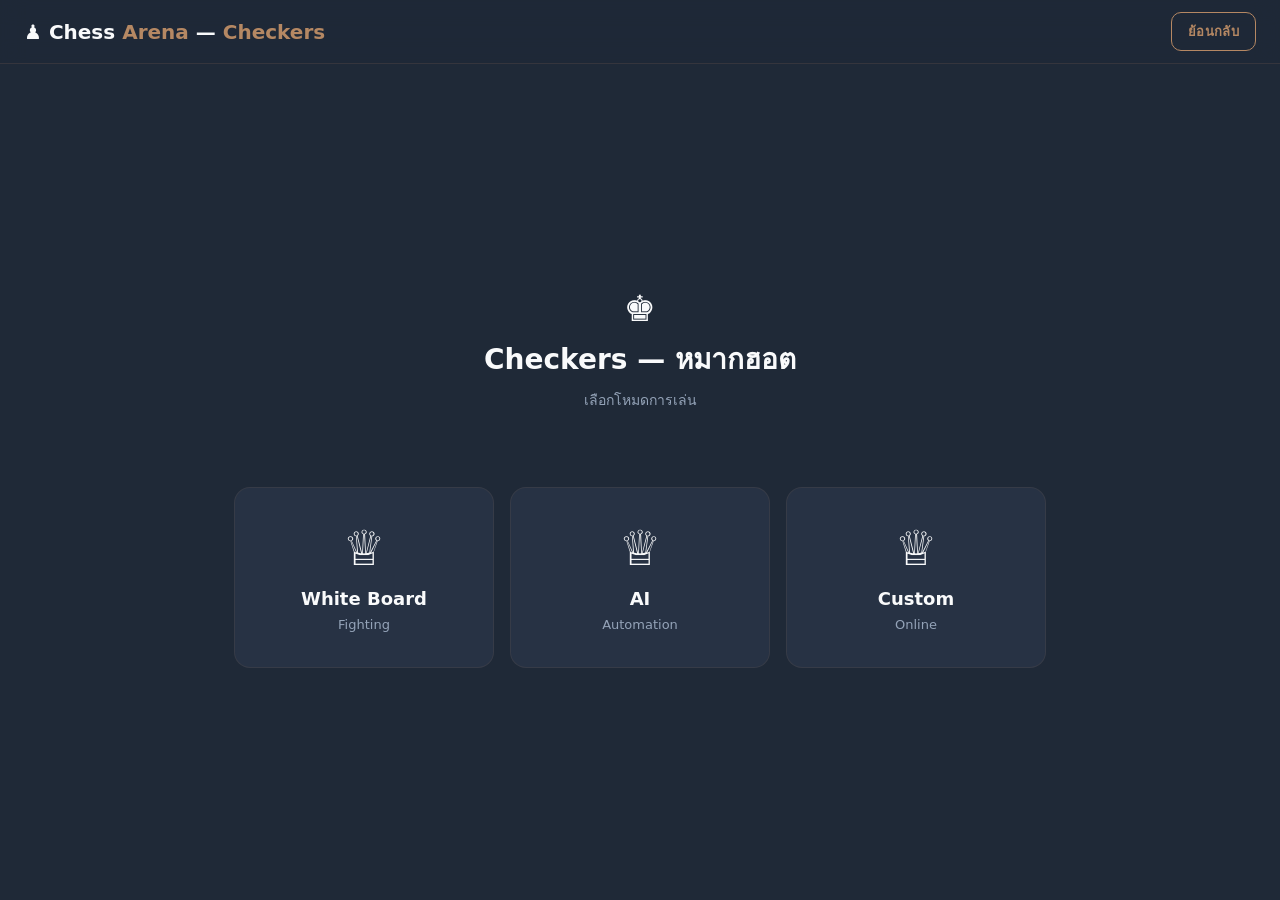
==== checkers.html @ f35abdf1 "first commit" ====
<!DOCTYPE html>
<html lang="th">
<head>
<meta charset="UTF-8">
<meta name="viewport" content="width=device-width, initial-scale=1.0">
<title>♟ Chess Arena — Checkers</title>
<style>
/* ---- shared tokens from chess.css ---- */
:root {
  --bg:#1F2937;--primary:#B58863;--primary-hover:#9A744F;
  --accent:#22C55E;--text:#F9FAFB;--muted:#94A3B8;
  --card:#273244;--danger:#ffffff;
  --board-light:#EEEED2;--board-dark:#769656;
}
*{box-sizing:border-box;margin:0;padding:0}
body{font-family:'Segoe UI',system-ui,sans-serif;background:var(--bg);color:var(--text);min-height:100vh;display:flex;align-items:center;justify-content:center}

/* ---- pages ---- */
.page{display:none;width:100%;min-height:100vh}
.page.active{display:flex;align-items:center;justify-content:center;flex-direction:column}

/* ---- topbar ---- */
.topbar{position:fixed;top:0;left:0;right:0;background:rgba(31,41,55,.95);backdrop-filter:blur(12px);border-bottom:1px solid rgba(181,136,99,.15);padding:12px 24px;display:flex;align-items:center;justify-content:space-between;z-index:100}
.topbar-logo{font-size:20px;font-weight:800}
.topbar-logo span{color:var(--primary)}

/* ---- buttons ---- */
.btn{padding:14px 20px;background:var(--primary);color:#fff;border:none;border-radius:10px;font-size:15px;font-weight:700;cursor:pointer;transition:background .2s,transform .1s,box-shadow .2s;letter-spacing:.3px;width:100%}
.btn:hover{background:var(--primary-hover);box-shadow:0 4px 20px rgba(181,136,99,.4)}
.btn:active{transform:scale(.99)}
.btn:disabled{opacity:.5;cursor:not-allowed}
.btn-outline{background:transparent;border:1.5px solid var(--primary);color:var(--primary)}
.btn-outline:hover{background:rgba(181,136,99,.1);box-shadow:none}
.btn-sm{width:auto;padding:8px 16px;font-size:13px}

/* ---- mode grid ---- */
.mode-grid{display:grid;grid-template-columns:1fr 1fr 1fr;gap:16px;width:100%;max-width:860px;padding:24px}
.mode-card{background:var(--card);border-radius:16px;padding:32px 20px;cursor:pointer;border:1.5px solid rgba(181,136,99,.1);transition:all .2s;text-align:center}
.mode-card:hover{border-color:var(--primary);transform:translateY(-2px);box-shadow:0 12px 40px rgba(0,0,0,.3)}
.mode-card-icon{font-size:48px;margin-bottom:12px;display:block}
.mode-card-title{font-size:18px;font-weight:800;margin-bottom:6px}
.mode-card-desc{font-size:13px;color:var(--muted);line-height:1.5}

/* ---- hint cards ---- */
.hint-grid{display:grid;grid-template-columns:1fr 1fr;gap:16px;width:100%;max-width:700px;padding:24px}
.hint-card{background:var(--card);border-radius:16px;padding:32px 20px;cursor:pointer;border:1.5px solid rgba(181,136,99,.1);transition:all .2s;text-align:center}
.hint-card:hover{border-color:var(--primary);transform:translateY(-2px);box-shadow:0 12px 40px rgba(0,0,0,.3)}
.hint-card-title{font-size:18px;font-weight:800;margin-bottom:8px}
.hint-card-desc{font-size:13px;color:var(--muted);line-height:1.6}

/* ---- game layout ---- */
.board-page{flex-direction:column;justify-content:flex-start!important;padding-top:70px;padding-bottom:20px;min-height:100vh}
.game-layout{display:flex;gap:24px;align-items:flex-start;width:100%;max-width:1000px;padding:20px}
.board-wrap{flex-shrink:0;width:min(calc(100vw - 340px),640px)}
#checkerboard{display:grid;grid-template-columns:repeat(8,1fr);grid-template-rows:repeat(8,1fr);width:100%;aspect-ratio:1/1;border-radius:12px;overflow:hidden;box-shadow:0 30px 60px rgba(0,0,0,.35)}

.menu-card-checkers {
    background: linear-gradient(135deg, var(--card) 60%, rgba(239,68,68,0.10));
    border-color: rgba(239,68,68,0.25) !important;
  }
  .menu-card-checkers:hover {
    border-color: #ffffff !important;
    box-shadow: 0 12px 40px rgba(239,68,68,0.2);
  }
  .checkers-badge {
    position: absolute;
    top: 12px;
    right: 12px;
    background: rgba(239,68,68,0.18);
    color: #ffffff;
    font-size: 10px;
    font-weight: 800;
    padding: 3px 8px;
    border-radius: 20px;
    letter-spacing: .5px;
  }

/* ---- squares ---- */
.sq{width:100%;height:100%;aspect-ratio:1/1;display:flex;align-items:center;justify-content:center;cursor:pointer;position:relative;user-select:none}
.sq.light{background:var(--board-light)}
.sq.dark{background:var(--board-dark)}
.sq.selected{background:#f6f669!important}
.sq.valid-move{background:rgba(81, 255, 241, 0.587)!important}
.sq.last-move{background:rgba(254,248,121,.7)!important}

/* ---- pieces ---- */
.piece{width:78%;height:78%;border-radius:50%;display:flex;align-items:center;justify-content:center;font-size:22px;font-weight:900;box-shadow:0 3px 8px rgba(0,0,0,.5);position:relative;transition:transform .12s}
.piece.white-piece{background:radial-gradient(circle at 35% 35%,#fff 0%,#d4d4d4 70%,#aaa 100%);color:#555;border:2px solid #bbb}
.piece.black-piece{background:radial-gradient(circle at 35% 35%,#6b6b6b 0%,#2d2d2d 70%,#111 100%);color:#eee;border:2px solid #555}
.piece.king::after{content:'♛';position:absolute;font-size:14px;top:50%;left:50%;transform:translate(-50%,-54%);pointer-events:none}
.piece.white-piece.king::after{color:#B58863}
.piece.black-piece.king::after{color:#F59E0B}

/* ---- sidebar ---- */
.sidebar{flex:1;min-width:240px;max-width:300px;background:#312E2B;border-radius:16px;padding:16px;display:flex;flex-direction:column;gap:12px}
.info-card{background:var(--card);border-radius:12px;padding:14px;border:1px solid rgba(181,136,99,.1)}
.info-card h4{font-size:11px;text-transform:uppercase;color:var(--muted);letter-spacing:.5px;margin-bottom:10px;font-weight:700}
.status-bar{text-align:center;padding:8px 12px;border-radius:8px;font-size:13px;font-weight:700;background:rgba(181,136,99,.1);color:var(--primary)}
.player-row{display:flex;align-items:center;gap:10px;padding:8px;border-radius:8px;margin-bottom:6px}
.player-row.active{background:rgba(34,197,94,.1);border:1px solid rgba(34,197,94,.3)}
.avatar{width:32px;height:32px;border-radius:50%;display:flex;align-items:center;justify-content:center;font-weight:800;font-size:14px;background:var(--primary)}
.player-row-name{font-size:13px;font-weight:700}
.player-row-rating{font-size:11px;color:var(--muted)}
.captured-row{display:flex;flex-wrap:wrap;gap:4px;min-height:24px;font-size:15px}
.bot-think{display:none;align-items:center;gap:8px;font-size:13px;color:var(--muted);padding:8px}
.bot-think.active{display:flex}
.think-dots span{animation:dot-pulse 1.4s infinite both;display:inline-block}
.think-dots span:nth-child(2){animation-delay:.2s}
.think-dots span:nth-child(3){animation-delay:.4s}
@keyframes dot-pulse{0%,80%,100%{transform:scale(.8);opacity:.5}40%{transform:scale(1.2);opacity:1}}

/* ---- modal ---- */
.modal-overlay{position:fixed;inset:0;background:rgba(0,0,0,.75);align-items:center;justify-content:center;z-index:200;display:none}
.modal-overlay.active{display:flex}
.modal{background:var(--card);border-radius:16px;padding:32px;text-align:center;border:1px solid rgba(181,136,99,.3);box-shadow:0 25px 60px rgba(0,0,0,.6);max-width:420px;width:90%}
.modal h3{font-size:22px;margin-bottom:8px}
.modal p{color:var(--muted);font-size:14px;margin-bottom:24px}
.modal-btns{display:flex;gap:10px;justify-content:center;flex-wrap:wrap}
.modal-btns .btn{width:auto;min-width:120px}

/* ---- chat ---- */
.chat-card{display:flex;flex-direction:column;min-height:220px}
.chat-messages{flex:1;overflow-y:auto;min-height:140px;max-height:220px;padding:4px 0;margin-bottom:10px;scrollbar-width:thin}
.chat-messages::-webkit-scrollbar{width:4px}
.chat-messages::-webkit-scrollbar-thumb{background:rgba(255,255,255,.15);border-radius:2px}
.chat-msg{padding:5px 8px;border-radius:8px;margin-bottom:6px;font-size:13px;line-height:1.4;word-break:break-word}
.chat-msg.me{background:rgba(181,136,99,.18);text-align:right}
.chat-msg.them{background:rgba(255,255,255,.06)}
.chat-msg.system{background:transparent;color:var(--muted);font-size:11px;text-align:center;font-style:italic}
.chat-msg-name{font-size:10px;font-weight:700;color:var(--primary);margin-bottom:2px}
.chat-input-row{display:flex;gap:6px;align-items:center}
.chat-input-row input{flex:1;margin-bottom:0;padding:9px 12px;font-size:13px;background:rgba(255,255,255,.07);border:1.5px solid rgba(255,255,255,.1);border-radius:10px;color:var(--text);outline:none}
.chat-input-row input:focus{border-color:var(--primary)}
.chat-send-btn{padding:9px 14px;background:var(--primary);color:#fff;border:none;border-radius:8px;font-size:13px;font-weight:700;cursor:pointer;white-space:nowrap}
.chat-send-btn:hover{background:var(--primary-hover)}
#room-number-display{font-size:13px;font-weight:800;color:var(--primary);background:rgba(181,136,99,.13);padding:4px 12px;border-radius:8px;border:1px solid rgba(181,136,99,.25);letter-spacing:3px;display:none}

/* waiting overlay */
#waiting-overlay{position:fixed;inset:0;background:rgba(0,0,0,.75);z-index:9000;align-items:center;justify-content:center;display:none}
#waiting-overlay.active{display:flex}
.waiting-box{background:var(--card);border-radius:20px;padding:40px 48px;text-align:center;border:1px solid rgba(181,136,99,.2);box-shadow:0 30px 80px rgba(0,0,0,.6)}
.room-code-display{font-size:56px;font-weight:900;letter-spacing:10px;color:var(--primary);margin:16px 0;text-shadow:0 0 30px rgba(181,136,99,.4)}
.copy-btn{background:rgba(181,136,99,.15);border:1px solid rgba(181,136,99,.3);color:var(--primary);padding:8px 20px;border-radius:8px;font-size:13px;font-weight:700;cursor:pointer;margin-top:8px;transition:background .2s}
.copy-btn:hover{background:rgba(181,136,99,.25)}

input{width:100%;background:rgba(255,255,255,.07);border:1.5px solid rgba(255,255,255,.1);border-radius:10px;color:var(--text);font-size:15px;padding:14px 16px;outline:none;transition:border-color .2s;margin-bottom:16px}
input:focus{border-color:var(--primary)}
input::placeholder{color:var(--muted)}
.error-msg{color:var(--danger);font-size:13px;display:none;margin-bottom:8px}

@media(max-width:760px){
  .game-layout{flex-direction:column;align-items:center}
  .board-wrap{width:min(94vw,500px)}
  .sidebar{width:min(94vw,500px);max-width:none}
  .mode-grid{grid-template-columns:1fr}
}
</style>
</head>
<body>

<!-- ===== PAGE: MODE SELECT ===== -->
<div class="page active" id="page-checkers-menu">
  <div class="topbar">
    <div class="topbar-logo">♟ Chess <span>Arena</span> — <span>Checkers</span></div>
    <button class="btn btn-outline btn-sm" onclick="goBackToChess()">ย้อนกลับ</button>
  </div>
  <div style="padding-top:80px;text-align:center;padding-bottom:20px">
    <div style="font-size:36px;margin-bottom:8px">♚</div>
    <div style="font-size:28px;font-weight:800;margin-bottom:8px">Checkers — หมากฮอต</div>
    <div style="color:var(--muted);font-size:14px;margin-bottom:32px">เลือกโหมดการเล่น</div>
  </div>
  <div class="mode-grid">
    <div class="mode-card" onclick="startCheckersWhiteboard()">
      <span class="mode-card-icon">♕</span>
      <div class="mode-card-title">White Board</div>
      <div class="mode-card-desc">Fighting</div>
    </div>
    <div class="mode-card" onclick="startCheckersAI()">
      <span class="mode-card-icon">♕</span>
      <div class="mode-card-title">AI</div>
      <div class="mode-card-desc">Automation</div>
    </div>
    <div class="mode-card" onclick="showCheckersCustomMenu()">
      <span class="mode-card-icon">♕</span>
      <div class="mode-card-title">Custom</div>
      <div class="mode-card-desc">Online</div>
    </div>
  </div>
</div>

<!-- ===== PAGE: CUSTOM MENU ===== -->
<div class="page" id="page-checkers-custom">
  <div class="topbar">
    <div class="topbar-logo">♟ <span>Checkers</span></div>
    <button class="btn btn-outline btn-sm" onclick="showPage('page-checkers-menu')">ย้อนกลับ</button>
  </div>
  <div style="padding-top:80px;text-align:center;padding-bottom:24px">
    <div style="font-size:28px;font-weight:800;margin-bottom:8px">Custom Game</div>
    <div style="color:var(--muted);font-size:14px;margin-bottom:36px">เล่นกับเพื่อนออนไลน์ พร้อมแชทแบบ Realtime</div>
  </div>
  <div class="hint-grid" style="max-width:560px">
    <div class="hint-card" onclick="checkersCustomBuild()">
      <div class="hint-card-title">Build</div>
      <div class="hint-card-desc">สร้างห้องใหม่ รับรหัสห้อง<br>แล้วแชร์ให้เพื่อน</div>
    </div>
    <div class="hint-card" onclick="showCheckersJoinPanel()">
      <div class="hint-card-title">Join</div>
      <div class="hint-card-desc">ใส่รหัสห้องของเพื่อน<br>เพื่อเข้าร่วมเกม</div>
    </div>
  </div>
  <div id="checkers-join-panel" style="display:none;margin-top:24px;width:100%;max-width:400px;padding:0 24px">
    <div class="info-card" style="border-radius:16px;padding:24px">
      <h4 style="margin-bottom:16px;text-align:center;font-size:16px;color:var(--text)">ใส่รหัสห้อง</h4>
      <input type="text" id="checkers-join-input" placeholder="X X X X" maxlength="4"
        style="text-align:center;font-size:28px;font-weight:800;letter-spacing:8px"
        oninput="this.value=this.value.replace(/[^0-9]/g,'')">
      <div id="checkers-join-error" class="error-msg">ไม่พบห้องนี้ หรือห้องเต็มแล้ว</div>
      <button class="btn" onclick="checkersJoinRoom()">เข้าร่วม</button>
    </div>
  </div>
</div>

<!-- ===== PAGE: GAME BOARD ===== -->
<div class="page board-page" id="page-checkers-board">
  <div class="topbar">
    <div class="topbar-logo">♟ Chess <span>Arena</span> — <span>Checkers</span></div>
    <div style="display:flex;align-items:center;gap:10px">
      <span id="room-number-display"></span>
      <button class="btn btn-outline btn-sm" id="btn-checkers-back" onclick="showPage('page-checkers-menu')">ย้อนกลับ</button>
    </div>
  </div>
  <div class="game-layout">
    <div class="board-wrap">
      <div id="checkerboard"></div>
    </div>
    <div class="sidebar">
      <div class="info-card">
        <h4>ผู้เล่น</h4>
        <div class="player-row" id="row-black-c">
          <div class="avatar" style="background:#374151">⬛</div>
          <div>
            <div class="player-row-name" id="black-name-c">ดำ</div>
            <div class="player-row-rating" id="black-sub-c"></div>
          </div>
        </div>
        <div class="player-row" id="row-red-c">
          <div class="avatar" style="background:#B91C1C">🔴</div>
          <div>
            <div class="player-row-name" id="red-name-c">แดง</div>
            <div class="player-row-rating" id="red-sub-c"></div>
          </div>
        </div>
      </div>
      <div class="info-card">
        <div class="status-bar" id="status-bar-c">เริ่มเกม</div>
        <div class="bot-think" id="bot-think-c">
          <span>AI กำลังคิด</span>
          <span class="think-dots"><span>.</span><span>.</span><span>.</span></span>
        </div>
      </div>
      <div class="info-card">
        <h4>หมากที่จับได้</h4>
        <div style="font-size:11px;color:var(--muted);margin-bottom:4px">◻️:</div>
        <div class="captured-row" id="captured-red-c"></div>
        <div style="font-size:11px;color:var(--muted);margin:8px 0 4px">⬛:</div>
        <div class="captured-row" id="captured-black-c"></div>
      </div>
      <!-- chat card (custom mode only) -->
      <div class="info-card chat-card" id="chat-card-c" style="display:none;flex-direction:column;flex:1">
        <div style="display:flex;align-items:center;justify-content:space-between;margin-bottom:8px">
          <h4 style="margin:0">Chat</h4>
          <span id="room-badge-c" style="font-size:11px;color:var(--primary);font-weight:700;background:rgba(181,136,99,.12);padding:3px 8px;border-radius:6px"></span>
        </div>
        <div class="chat-messages" id="chat-messages-c"></div>
        <div class="chat-input-row">
          <input type="text" id="chat-input-c" placeholder="พิมพ์ข้อความ..." maxlength="200" autocomplete="off">
          <button class="chat-send-btn" onclick="cSendChat()">ส่ง</button>
        </div>
      </div>
    </div>
  </div>
</div>

<!-- Waiting Overlay -->
<div id="waiting-overlay">
  <div class="waiting-box">
    <div style="font-size:20px;font-weight:800;margin-bottom:4px">รหัสห้องของคุณ</div>
    <div style="font-size:13px;color:var(--muted);margin-bottom:8px">แชร์รหัสนี้ให้เพื่อนกด Join</div>
    <div class="room-code-display" id="waiting-room-code">----</div>
    <button class="copy-btn" onclick="cCopyRoomCode()">คัดลอกรหัส</button>
    <div style="margin-top:20px;color:var(--muted);font-size:13px">รอเพื่อนเข้าร่วม...</div>
    <div style="width:32px;height:32px;border:3px solid rgba(181,136,99,.2);border-top-color:var(--primary);border-radius:50%;animation:spin .8s linear infinite;margin:12px auto 0"></div>
  </div>
</div>

<!-- Game Over Modal -->
<div class="modal-overlay" id="gameover-modal-c">
  <div class="modal">
    <div id="gameover-icon-c" style="font-size:56px;margin-bottom:12px">🔴</div>
    <h3 id="gameover-title-c">จบเกม</h3>
    <p id="gameover-sub-c">-</p>
    <div class="modal-btns">
      <button class="btn" onclick="cPlayAgain()">เล่นอีกครั้ง</button>
      <button class="btn btn-outline" onclick="showPage('page-checkers-menu')">เมนูหลัก</button>
    </div>
  </div>
</div>

<style>@keyframes spin{to{transform:rotate(360deg)}}</style>


</body>
<script>
// ============================================================
// SUPABASE CONFIG (same as chess)
// ============================================================
const SUPABASE_URL = 'https://cizczpyoilmeiplktmto.supabase.co';
const SUPABASE_ANON_KEY = 'eyJhbGciOiJIUzI1NiIsInR5cCI6IkpXVCJ9.eyJpc3MiOiJzdXBhYmFzZSIsInJlZiI6ImNpemN6cHlvaWxtZWlwbGt0bXRvIiwicm9sZSI6ImFub24iLCJpYXQiOjE3ODIxMDYzNzYsImV4cCI6MjA5NzY4MjM3Nn0.1KoMqe_jMv_hFdUdr5vBlkpmwdqI8tVUVH4MSFurpDE';

// ============================================================
// UTILS
// ============================================================
function showPage(id) {
  document.querySelectorAll('.page').forEach(p => p.classList.remove('active'));
  document.getElementById(id).classList.add('active');
  window.scrollTo(0,0);
}
function openModal(id) { document.getElementById(id).classList.add('active'); }
function closeModal(id) { document.getElementById(id).classList.remove('active'); }
function sanitize(s) { return String(s).replace(/[<>"'`;&\\\/]/g,'').trim().slice(0,256); }

function goBackToChess() {
  // Try to go back to chess arena if embedded; otherwise just go home
  if (window.opener) { window.close(); return; }
  window.history.back();
}

// ============================================================
// SOUND
// ============================================================
const Sound = {
  ctx: null,
  _init() { if(!this.ctx) this.ctx=new(window.AudioContext||window.webkitAudioContext)(); if(this.ctx.state==='suspended') this.ctx.resume(); },
  _play(freq,type,dur,vol=0.2,freqEnd=null){ this._init(); const c=this.ctx,o=c.createOscillator(),g=c.createGain(); o.connect(g); g.connect(c.destination); o.type=type; o.frequency.setValueAtTime(freq,c.currentTime); if(freqEnd) o.frequency.exponentialRampToValueAtTime(freqEnd,c.currentTime+dur); g.gain.setValueAtTime(vol,c.currentTime); g.gain.exponentialRampToValueAtTime(0.001,c.currentTime+dur); o.start(c.currentTime); o.stop(c.currentTime+dur); },
  move(){ this._play(480,'sine',.08,.18); },
  capture(){ this._play(300,'triangle',.05,.3); setTimeout(()=>this._play(180,'triangle',.12,.25,120),30); },
  king(){ [523,784,1047].forEach((f,i)=>setTimeout(()=>this._play(f,'sine',.18,.2),i*80)); },
  win(){ [523,659,784,1047].forEach((f,i)=>setTimeout(()=>this._play(f,'sine',.25,.22),i*120)); },
  lose(){ [440,370,311,277].forEach((f,i)=>setTimeout(()=>this._play(f,'triangle',.22,.20),i*130)); },
};

// ============================================================
// CHECKERS ENGINE
// ============================================================
// Board: 64 cells. Only dark squares used (row+col odd).
// Pieces: null = empty, {color:'red'|'black', king:bool}
// Red moves "up" (toward row 0), Black moves "down" (toward row 7)
// (from red/bottom perspective)

class Checkers {
  constructor() { this.reset(); }

  reset() {
    this.board = Array(64).fill(null);
    // Black pieces: rows 0-2 on dark squares
    for (let r=0; r<3; r++) for (let c=0; c<8; c++) {
      if ((r+c)%2===1) this.board[r*8+c] = {color:'black', king:false};
    }
    // Red pieces: rows 5-7 on dark squares
    for (let r=5; r<8; r++) for (let c=0; c<8; c++) {
      if ((r+c)%2===1) this.board[r*8+c] = {color:'red', king:false};
    }
    this.turn = 'red'; // red goes first
    this.selected = null;
    this.validMoves = []; // [{from,to,captured:[]}]
    this.capturedRed = 0;
    this.capturedBlack = 0;
    this.status = 'playing'; // 'playing'|'red_wins'|'black_wins'|'draw'
    this.mustJump = false;
    this.continuationPiece = null; // index of piece that must continue jumping
    this._computeMoves();
  }

  row(i) { return Math.floor(i/8); }
  col(i) { return i%8; }
  idx(r,c) { return r*8+c; }

  // Get all valid moves for current turn (enforcing mandatory captures)
  _computeMoves() {
    const jumps = this._getAllJumps(this.turn);
    if (jumps.length > 0) {
      this.mustJump = true;
      // If continuation piece, filter to only that piece's jumps
      if (this.continuationPiece !== null) {
        this.validMoves = jumps.filter(m => m.from === this.continuationPiece);
      } else {
        this.validMoves = jumps;
      }
    } else {
      this.mustJump = false;
      this.continuationPiece = null;
      this.validMoves = this._getAllSimpleMoves(this.turn);
    }
    if (this.validMoves.length === 0) {
      this.status = this.turn === 'red' ? 'black_wins' : 'red_wins';
    }
  }

  _dirs(piece) {
    if (piece.king) return [[-1,-1],[-1,1],[1,-1],[1,1]];
    return piece.color === 'red' ? [[-1,-1],[-1,1]] : [[1,-1],[1,1]];
  }

  _getAllSimpleMoves(color) {
    const moves = [];
    for (let i=0; i<64; i++) {
      const p = this.board[i];
      if (!p || p.color !== color) continue;
      for (const [dr,dc] of this._dirs(p)) {
        const nr=this.row(i)+dr, nc=this.col(i)+dc;
        if (nr<0||nr>7||nc<0||nc>7) continue;
        const ni = this.idx(nr,nc);
        if (!this.board[ni]) moves.push({from:i, to:ni, captured:[]});
      }
    }
    return moves;
  }

  _getAllJumps(color, board=null, piece_idx=null) {
    const b = board || this.board;
    const moves = [];
    const indices = piece_idx !== null ? [piece_idx] : [...Array(64).keys()];
    for (const i of indices) {
      const p = b[i];
      if (!p || p.color !== color) continue;
      for (const [dr,dc] of this._dirs(p)) {
        const mr=this.row(i)+dr, mc=this.col(i)+dc; // mid
        const lr=this.row(i)+dr*2, lc=this.col(i)+dc*2; // land
        if (lr<0||lr>7||lc<0||lc>7) continue;
        const mi=this.idx(mr,mc), li=this.idx(lr,lc);
        const mid=b[mi];
        if (mid && mid.color !== color && !b[li]) {
          moves.push({from:i, to:li, captured:[mi]});
        }
      }
    }
    return moves;
  }

  // Get moves for a specific piece (for UI highlighting)
  getMovesFor(idx) {
    return this.validMoves.filter(m => m.from === idx);
  }

  makeMove(from, to) {
    const move = this.validMoves.find(m => m.from === from && m.to === to);
    if (!move) return false;

    const piece = {...this.board[from]};
    this.board[from] = null;

    // Remove captured piece
    for (const ci of move.captured) this.board[ci] = null;
    if (move.captured.length > 0) {
      if (this.turn === 'red') this.capturedBlack += move.captured.length;
      else this.capturedRed += move.captured.length;
    }

    // King promotion
    const toRow = this.row(to);
    if (!piece.king && ((piece.color==='red' && toRow===0) || (piece.color==='black' && toRow===7))) {
      piece.king = true;
      this.board[to] = piece;
      Sound.king();
      // After king promotion, cannot continue jumping
      this.continuationPiece = null;
      this._endTurn();
      return true;
    }

    this.board[to] = piece;

    // Check for multi-jump
    if (move.captured.length > 0) {
      const furtherJumps = this._getAllJumps(this.turn, this.board, to);
      if (furtherJumps.length > 0) {
        this.continuationPiece = to;
        this.selected = to;
        this._computeMoves();
        return true;
      }
    }

    this.continuationPiece = null;
    this._endTurn();
    return true;
  }

  _endTurn() {
    this.turn = this.turn === 'red' ? 'black' : 'red';
    this._computeMoves();
  }
}

// ============================================================
// BOT AI (minimax for checkers)
// ============================================================
const CheckersBot = {
  evaluate(game) {
    let score = 0;
    for (let i=0; i<64; i++) {
      const p = game.board[i];
      if (!p) continue;
      const val = p.king ? 300 : 100;
      // positional: advance bonus
      const row = game.row(i);
      const advance = p.color==='red' ? (7-row) : row;
      const pos = advance * 5;
      if (p.color==='black') score -= (val+pos);
      else score += (val+pos);
    }
    return score;
  },

  _clone(game) {
    const g = new Checkers();
    g.board = game.board.map(p => p ? {...p} : null);
    g.turn = game.turn;
    g.capturedRed = game.capturedRed;
    g.capturedBlack = game.capturedBlack;
    g.status = game.status;
    g.continuationPiece = game.continuationPiece;
    g._computeMoves();
    return g;
  },

  minimax(game, depth, alpha, beta, maximizing) {
    if (depth===0 || game.status!=='playing') {
      if (game.status==='red_wins') return maximizing ? 99999 : -99999;
      if (game.status==='black_wins') return maximizing ? -99999 : 99999;
      return this.evaluate(game);
    }
    const moves = game.validMoves;
    if (maximizing) {
      let best = -Infinity;
      for (const m of moves) {
        const g2 = this._clone(game);
        g2.makeMove(m.from, m.to);
        const s = this.minimax(g2, depth-1, alpha, beta, g2.turn==='red');
        best = Math.max(best, s); alpha = Math.max(alpha, s);
        if (beta<=alpha) break;
      }
      return best;
    } else {
      let best = Infinity;
      for (const m of moves) {
        const g2 = this._clone(game);
        g2.makeMove(m.from, m.to);
        const s = this.minimax(g2, depth-1, alpha, beta, g2.turn==='red');
        best = Math.min(best, s); beta = Math.min(beta, s);
        if (beta<=alpha) break;
      }
      return best;
    }
  },

  getBestMove(game) {
    const moves = game.validMoves;
    if (!moves.length) return null;
    // Random 15% of the time
    if (Math.random()<0.15) return moves[Math.floor(Math.random()*moves.length)];
    let best=null, bestScore=-Infinity;
    for (const m of moves) {
      const g2 = this._clone(game);
      g2.makeMove(m.from, m.to);
      const s = this.minimax(g2, 4, -Infinity, Infinity, g2.turn==='red');
      if (s>bestScore) { bestScore=s; best=m; }
    }
    return best || moves[0];
  }
};

// ============================================================
// APP STATE
// ============================================================
let CAPP = { mode: null }; // 'whiteboard'|'ai'|'custom'
let cGame = null;

// ============================================================
// RENDER
// ============================================================
function cRender() {
  const board = document.getElementById('checkerboard');
  board.innerHTML = '';
  // Flip board for custom black player
  const flipped = (CAPP.mode==='custom' && CheckersOnline.myColor==='black');

  for (let vi=0; vi<64; vi++) {
    const i = flipped ? 63-vi : vi;
    const r = Math.floor(i/8), c = i%8;
    const sq = document.createElement('div');
    sq.className = 'sq ' + ((r+c)%2===0 ? 'light' : 'dark');
    sq.dataset.idx = i;

    // Highlights
    if (cGame.selected===i) sq.classList.add('selected');
    const validDests = cGame.validMoves.filter(m=>m.from===cGame.selected).map(m=>m.to);
    if (validDests.includes(i)) sq.classList.add('valid-move');

    // Piece
    const p = cGame.board[i];
    if (p) {
      const div = document.createElement('div');
      div.className = 'piece ' + (p.color==='red' ? 'white-piece' : 'black-piece') + (p.king ? ' king' : '');
      sq.appendChild(div);
    }

    // Only clickable dark squares
    if ((r+c)%2===1) sq.addEventListener('click', ()=>cHandleClick(i));
    board.appendChild(sq);
  }
  cUpdateSidebar();
}

function cUpdateSidebar() {
  if (!cGame) return;
  const st = document.getElementById('status-bar-c');
  if (cGame.status==='playing') {
    st.textContent = cGame.turn==='red' ? '◻️ White Turn' : '⬛ Black Turn';
    st.style.color = cGame.turn==='red' ? '#EF4444' : '#94A3B8';
  } else {
    st.textContent = cGame.status==='red_wins' ? '◻️ White Wins!' : '⬛ Black Wins!';
  }
  document.getElementById('row-red-c').className = 'player-row'+(cGame.turn==='red'?' active':'');
  document.getElementById('row-black-c').className = 'player-row'+(cGame.turn==='black'?' active':'');
  document.getElementById('captured-red-c').textContent = '×'+cGame.capturedBlack;
  document.getElementById('captured-black-c').textContent = '×'+cGame.capturedRed;
}

// ============================================================
// CLICK HANDLER
// ============================================================
function cHandleClick(idx) {
  if (!cGame || cGame.status!=='playing') return;
  // AI mode: red player only
  if (CAPP.mode==='ai' && cGame.turn==='black') return;
  // Custom mode: only your color
  if (CAPP.mode==='custom') {
    const myColor = CheckersOnline.myColor;
    if (myColor!==cGame.turn) return;
  }

  const p = cGame.board[idx];

  if (cGame.selected !== null) {
    // Try to move
    const move = cGame.validMoves.find(m=>m.from===cGame.selected && m.to===idx);
    if (move) {
      const wasCapture = move.captured.length>0;
      cGame.makeMove(cGame.selected, idx);
      if (wasCapture) Sound.capture(); else Sound.move();
      // Broadcast in custom mode
      if (CAPP.mode==='custom') {
        CheckersOnline.broadcast('move', {from: cGame.selected ?? move.from, to: idx});
        // Note: selected already changed after makeMove
      }
      // Recheck selection for continuation
      cRender();
      cCheckGameOver();
      if (CAPP.mode==='ai' && cGame.status==='playing' && cGame.turn==='black') {
        setTimeout(cBotMove, 400+Math.random()*400);
      }
      return;
    }
    // Deselect
    cGame.selected = null;
  }

  // Select a piece
  if (p && p.color===cGame.turn) {
    // Only allow selecting pieces that have valid moves
    const hasMoves = cGame.validMoves.some(m=>m.from===idx);
    if (hasMoves) {
      cGame.selected = idx;
    }
  }
  cRender();
}

function cBotMove() {
  if (!cGame || cGame.turn!=='black') return;
  document.getElementById('bot-think-c').classList.add('active');
  setTimeout(()=>{
    document.getElementById('bot-think-c').classList.remove('active');
    const m = CheckersBot.getBestMove(cGame);
    if (m) {
      const wasCapture = m.captured.length>0;
      cGame.makeMove(m.from, m.to);
      if (wasCapture) Sound.capture(); else Sound.move();
      cRender();
      cCheckGameOver();
      // Bot might continue jumping (continuationPiece set)
      if (cGame.continuationPiece!==null && cGame.turn==='black') {
        setTimeout(cBotMove, 500);
      }
    }
  }, 150);
}

function cCheckGameOver() {
  if (!cGame || cGame.status==='playing') return;
  setTimeout(()=>cShowGameOver(), 300);
}

function cShowGameOver() {
  const won = cGame.status==='red_wins';
  document.getElementById('gameover-icon-c').textContent = won ? '🔴' : '⬛';
  document.getElementById('gameover-title-c').textContent = won ? 'แดงชนะ! 🎉' : 'ดำชนะ! 🎉';
  document.getElementById('gameover-sub-c').textContent = 'ขอบคุณสำหรับเกมดีๆ';
  if (won) Sound.win(); else Sound.lose();
  openModal('gameover-modal-c');
}

function cPlayAgain() {
  closeModal('gameover-modal-c');
  if (CAPP.mode) cInitGame(CAPP.mode);
}

// ============================================================
// GAME START
// ============================================================
function cInitGame(mode) {
  CAPP.mode = mode;
  cGame = new Checkers();

  document.getElementById('chat-card-c').style.display = 'none';
  document.getElementById('room-number-display').style.display = 'none';
  document.getElementById('bot-think-c').classList.remove('active');

  if (mode==='whiteboard') {
    document.getElementById('red-name-c').textContent = 'แดง (ผู้เล่น 1)';
    document.getElementById('black-name-c').textContent = 'ดำ (ผู้เล่น 2)';
    document.getElementById('red-sub-c').textContent = '';
    document.getElementById('black-sub-c').textContent = '';
  } else if (mode==='ai') {
    document.getElementById('red-name-c').textContent = 'คุณ (แดง)';
    document.getElementById('black-name-c').textContent = 'AI (ดำ)';
    document.getElementById('red-sub-c').textContent = '';
    document.getElementById('black-sub-c').textContent = 'คิดด้วย Minimax';
  }

  cRender();
  showPage('page-checkers-board');
}

function startCheckersWhiteboard() { cInitGame('whiteboard'); }
function startCheckersAI() { cInitGame('ai'); }

function showCheckersCustomMenu() {
  document.getElementById('checkers-join-panel').style.display='none';
  document.getElementById('checkers-join-input').value='';
  showPage('page-checkers-custom');
}

function showCheckersJoinPanel() {
  const p = document.getElementById('checkers-join-panel');
  p.style.display = p.style.display==='none'?'block':'none';
  if (p.style.display!=='none') setTimeout(()=>document.getElementById('checkers-join-input').focus(),100);
}

// ============================================================
// ONLINE CUSTOM MODE
// ============================================================
const CheckersOnline = {
  _ws: null, _channelTopic: null, _active: false,
  myColor: null, isBuilder: false, roomCode: null, opponentName: null,

  generateCode() {
    const arr = new Uint16Array(1); crypto.getRandomValues(arr);
    return String(1000+(arr[0]%9000)).padStart(4,'0');
  },

  async build() {
    const code = this.generateCode();
    this.roomCode = code; this.myColor='red'; this.isBuilder=true;
    document.getElementById('waiting-room-code').textContent = code;
    document.getElementById('waiting-overlay').style.display='flex';
    this._connect(code,'builder');
  },

  async join(code) {
    this.roomCode=code; this.myColor='black'; this.isBuilder=false;
    this._connect(code,'joiner');
  },

  _connect(code, role) {
    if (this._ws) { try{this._ws.close()}catch(e){} }
    const wsUrl = SUPABASE_URL.replace('https://','wss://')+'/realtime/v1/websocket?apikey='+SUPABASE_ANON_KEY+'&vsn=1.0.0';
    const ws = new WebSocket(wsUrl);
    this._ws = ws; this._active = true;
    const topic = 'realtime:checkers-room-'+code;
    this._channelTopic = topic;
    const self = this;
    ws.onopen = ()=>{
      ws.send(JSON.stringify({topic,event:'phx_join',payload:{config:{broadcast:{self:false},presence:{key:'player'}}},ref:'1'}));
    };
    ws.onmessage = (evt)=>{
      let msg; try{msg=JSON.parse(evt.data)}catch(e){return}
      if (msg.event==='phx_reply'&&msg.ref==='1') {
        if (role==='joiner') self._send('player_joined',{nickname:'Joiner',color:'black'});
      }
      if (msg.event==='broadcast'&&msg.payload?.type) self._handle(msg.payload.type,msg.payload.data||{});
    };
    ws.onclose=()=>{ if(self._active) self._sysMsg('การเชื่อมต่อขาดหาย'); };
  },

  _send(type,data) {
    if(!this._ws||this._ws.readyState!==WebSocket.OPEN) return;
    this._ws.send(JSON.stringify({topic:this._channelTopic,event:'broadcast',payload:{type,data},ref:String(Date.now())}));
  },
  broadcast(type,data){ this._send(type,data); },

  _handle(type,data) {
    if (type==='player_joined' && this.isBuilder) {
      this.opponentName = data.nickname||'Player 2';
      document.getElementById('waiting-overlay').style.display='none';
      this._launchGame();
      this._send('player_joined_ack',{nickname:'Builder',color:'red'});
    }
    if (type==='player_joined_ack' && !this.isBuilder) {
      this.opponentName = data.nickname||'Player 1';
      this._launchGame();
    }
    if (type==='move') this._onMove(data);
    if (type==='chat') this._onChat(data);
  },

  _launchGame() {
    CAPP.mode='custom';
    cGame = new Checkers();
    const myNick = this.myColor==='red'?'คุณ (แดง)':'คุณ (ดำ)';
    const oppNick = this.myColor==='red'?'เพื่อน (ดำ)':'เพื่อน (แดง)';
    document.getElementById('red-name-c').textContent = this.myColor==='red'?myNick:oppNick;
    document.getElementById('black-name-c').textContent = this.myColor==='black'?myNick:oppNick;
    document.getElementById('red-sub-c').textContent=''; document.getElementById('black-sub-c').textContent='';
    document.getElementById('chat-card-c').style.display='flex';
    document.getElementById('room-badge-c').textContent='ห้อง #'+this.roomCode;
    const rd = document.getElementById('room-number-display');
    rd.textContent='🔑 '+this.roomCode; rd.style.display='inline-block';
    document.getElementById('chat-messages-c').innerHTML='';
    this._sysMsg('🎮 เชื่อมต่อห้อง #'+this.roomCode+' สำเร็จ!');
    this._sysMsg((this.myColor==='red'?'🔴 คุณเล่นเป็นฝ่ายแดง':'⬛ คุณเล่นเป็นฝ่ายดำ'));
    cRender();
    showPage('page-checkers-board');
    document.getElementById('chat-input-c').addEventListener('keydown',(e)=>{if(e.key==='Enter')cSendChat();});
  },

  _onMove(data) {
    if (!cGame) return;
    const {from,to} = data;
    if (typeof from==='number'&&typeof to==='number') {
      const wasCapture = cGame.validMoves.find(m=>m.from===from&&m.to===to)?.captured?.length>0;
      cGame.makeMove(from,to);
      if (wasCapture) Sound.capture(); else Sound.move();
      cRender();
      cCheckGameOver();
    }
  },

  _onChat(data) {
    this._addMsg(sanitize(data.nickname||'Opponent'), sanitize(data.message||''), 'them');
  },

  sendChat(msg) {
    const clean = sanitize(msg).slice(0,200);
    if (!clean) return;
    this._addMsg('คุณ', clean, 'me');
    this._send('chat',{nickname:'ผู้เล่น',message:clean});
  },

  _addMsg(name,text,type) {
    const c=document.getElementById('chat-messages-c'); if(!c) return;
    const d=document.createElement('div'); d.className='chat-msg '+type;
    if(type!=='system'){const n=document.createElement('div');n.className='chat-msg-name';n.textContent=name;d.appendChild(n);}
    const t=document.createElement('div');t.textContent=text;d.appendChild(t);
    c.appendChild(d);c.scrollTop=c.scrollHeight;
  },
  _sysMsg(text){ this._addMsg('','  '+text,'system'); },

  cleanup() {
    this._active=false;
    if(this._ws){try{this._ws.close()}catch(e){}; this._ws=null;}
    document.getElementById('chat-card-c').style.display='none';
    document.getElementById('room-number-display').style.display='none';
  }
};

async function checkersCustomBuild() { await CheckersOnline.build(); }

async function checkersJoinRoom() {
  const code = document.getElementById('checkers-join-input').value.trim();
  const errEl = document.getElementById('checkers-join-error');
  if (!/^\d{4}$/.test(code)) { errEl.textContent='กรุณาใส่รหัสห้อง 4 หลัก'; errEl.style.display='block'; return; }
  errEl.style.display='none';
  await CheckersOnline.join(code);
  const btn = document.querySelector('#checkers-join-panel .btn');
  if(btn){btn.disabled=true;btn.textContent='กำลังเชื่อมต่อ...';}
  setTimeout(()=>{if(btn){btn.disabled=false;btn.textContent='เข้าร่วม';}},8000);
}

function cSendChat() {
  const input=document.getElementById('chat-input-c');
  const msg=(input?.value||'').trim();
  if(!msg) return;
  CheckersOnline.sendChat(msg);
  input.value='';
}

function cCopyRoomCode() {
  const code=CheckersOnline.roomCode; if(!code) return;
  navigator.clipboard?.writeText(code).catch(()=>{});
  const btn=document.querySelector('.copy-btn');
  if(btn){const o=btn.textContent;btn.textContent='คัดลอกแล้ว!';setTimeout(()=>{btn.textContent=o;},2000);}
}

// keyboard
document.addEventListener('keydown',e=>{
  if(e.key==='Escape') document.querySelectorAll('.modal-overlay.active').forEach(m=>m.classList.remove('active'));
});
</script>
</html>
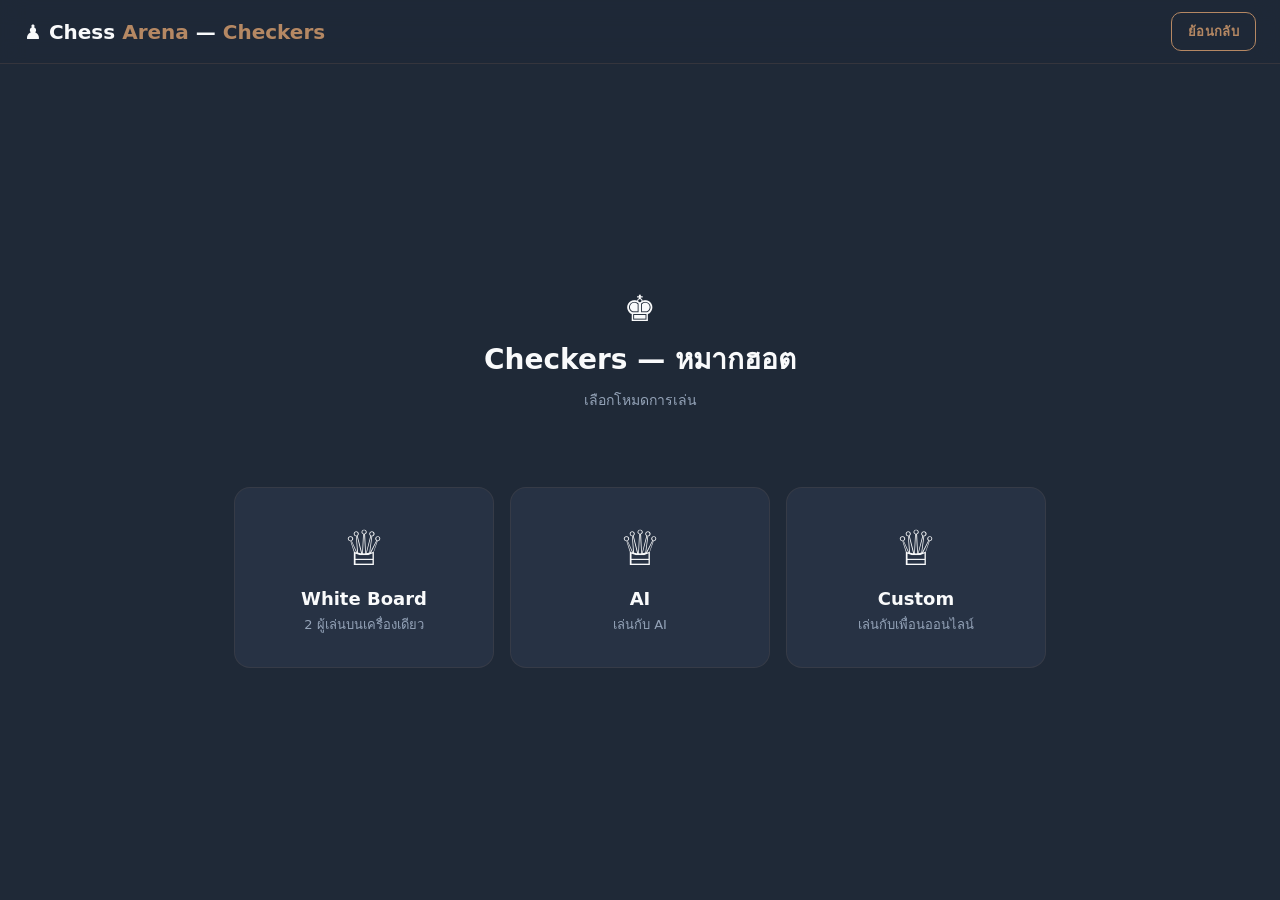
==== commit b142fbc7: "bug checkers edit" ====
--- a/checkers.html
+++ b/checkers.html
@@ -5,7 +5,6 @@
 <meta name="viewport" content="width=device-width, initial-scale=1.0">
 <title>♟ Chess Arena — Checkers</title>
 <style>
-/* ---- shared tokens from chess.css ---- */
 :root {
   --bg:#1F2937;--primary:#B58863;--primary-hover:#9A744F;
   --accent:#22C55E;--text:#F9FAFB;--muted:#94A3B8;
@@ -15,16 +14,13 @@
 *{box-sizing:border-box;margin:0;padding:0}
 body{font-family:'Segoe UI',system-ui,sans-serif;background:var(--bg);color:var(--text);min-height:100vh;display:flex;align-items:center;justify-content:center}
 
-/* ---- pages ---- */
 .page{display:none;width:100%;min-height:100vh}
 .page.active{display:flex;align-items:center;justify-content:center;flex-direction:column}
 
-/* ---- topbar ---- */
 .topbar{position:fixed;top:0;left:0;right:0;background:rgba(31,41,55,.95);backdrop-filter:blur(12px);border-bottom:1px solid rgba(181,136,99,.15);padding:12px 24px;display:flex;align-items:center;justify-content:space-between;z-index:100}
 .topbar-logo{font-size:20px;font-weight:800}
 .topbar-logo span{color:var(--primary)}
 
-/* ---- buttons ---- */
 .btn{padding:14px 20px;background:var(--primary);color:#fff;border:none;border-radius:10px;font-size:15px;font-weight:700;cursor:pointer;transition:background .2s,transform .1s,box-shadow .2s;letter-spacing:.3px;width:100%}
 .btn:hover{background:var(--primary-hover);box-shadow:0 4px 20px rgba(181,136,99,.4)}
 .btn:active{transform:scale(.99)}
@@ -32,8 +28,11 @@
 .btn-outline{background:transparent;border:1.5px solid var(--primary);color:var(--primary)}
 .btn-outline:hover{background:rgba(181,136,99,.1);box-shadow:none}
 .btn-sm{width:auto;padding:8px 16px;font-size:13px}
-
-/* ---- mode grid ---- */
+.btn-danger{background:#DC2626;}
+.btn-danger:hover{background:#B91C1C;}
+.btn-warn{background:#D97706;}
+.btn-warn:hover{background:#B45309;}
+
 .mode-grid{display:grid;grid-template-columns:1fr 1fr 1fr;gap:16px;width:100%;max-width:860px;padding:24px}
 .mode-card{background:var(--card);border-radius:16px;padding:32px 20px;cursor:pointer;border:1.5px solid rgba(181,136,99,.1);transition:all .2s;text-align:center}
 .mode-card:hover{border-color:var(--primary);transform:translateY(-2px);box-shadow:0 12px 40px rgba(0,0,0,.3)}
@@ -41,49 +40,38 @@
 .mode-card-title{font-size:18px;font-weight:800;margin-bottom:6px}
 .mode-card-desc{font-size:13px;color:var(--muted);line-height:1.5}
 
-/* ---- hint cards ---- */
+/* AI Difficulty page */
+.diff-grid{display:grid;grid-template-columns:1fr 1fr 1fr;gap:20px;width:100%;max-width:720px;padding:24px}
+.diff-card{background:var(--card);border-radius:16px;padding:36px 20px;cursor:pointer;border:1.5px solid rgba(181,136,99,.1);transition:all .2s;text-align:center}
+.diff-card:hover{border-color:var(--primary);transform:translateY(-3px);box-shadow:0 16px 48px rgba(0,0,0,.35)}
+.diff-card-icon{font-size:52px;margin-bottom:14px;display:block}
+.diff-card-title{font-size:20px;font-weight:800;margin-bottom:8px}
+.diff-card-desc{font-size:13px;color:var(--muted);line-height:1.6}
+.diff-card.beginner{border-color:rgba(34,197,94,.2)}
+.diff-card.beginner:hover{border-color:#22C55E;box-shadow:0 16px 48px rgba(34,197,94,.2)}
+.diff-card.intermediate{border-color:rgba(251,191,36,.2)}
+.diff-card.intermediate:hover{border-color:#FBB824;box-shadow:0 16px 48px rgba(251,191,36,.2)}
+.diff-card.advanced{border-color:rgba(239,68,68,.2)}
+.diff-card.advanced:hover{border-color:#EF4444;box-shadow:0 16px 48px rgba(239,68,68,.2)}
+
 .hint-grid{display:grid;grid-template-columns:1fr 1fr;gap:16px;width:100%;max-width:700px;padding:24px}
 .hint-card{background:var(--card);border-radius:16px;padding:32px 20px;cursor:pointer;border:1.5px solid rgba(181,136,99,.1);transition:all .2s;text-align:center}
 .hint-card:hover{border-color:var(--primary);transform:translateY(-2px);box-shadow:0 12px 40px rgba(0,0,0,.3)}
 .hint-card-title{font-size:18px;font-weight:800;margin-bottom:8px}
 .hint-card-desc{font-size:13px;color:var(--muted);line-height:1.6}
 
-/* ---- game layout ---- */
 .board-page{flex-direction:column;justify-content:flex-start!important;padding-top:70px;padding-bottom:20px;min-height:100vh}
 .game-layout{display:flex;gap:24px;align-items:flex-start;width:100%;max-width:1000px;padding:20px}
 .board-wrap{flex-shrink:0;width:min(calc(100vw - 340px),640px)}
 #checkerboard{display:grid;grid-template-columns:repeat(8,1fr);grid-template-rows:repeat(8,1fr);width:100%;aspect-ratio:1/1;border-radius:12px;overflow:hidden;box-shadow:0 30px 60px rgba(0,0,0,.35)}
 
-.menu-card-checkers {
-    background: linear-gradient(135deg, var(--card) 60%, rgba(239,68,68,0.10));
-    border-color: rgba(239,68,68,0.25) !important;
-  }
-  .menu-card-checkers:hover {
-    border-color: #ffffff !important;
-    box-shadow: 0 12px 40px rgba(239,68,68,0.2);
-  }
-  .checkers-badge {
-    position: absolute;
-    top: 12px;
-    right: 12px;
-    background: rgba(239,68,68,0.18);
-    color: #ffffff;
-    font-size: 10px;
-    font-weight: 800;
-    padding: 3px 8px;
-    border-radius: 20px;
-    letter-spacing: .5px;
-  }
-
-/* ---- squares ---- */
 .sq{width:100%;height:100%;aspect-ratio:1/1;display:flex;align-items:center;justify-content:center;cursor:pointer;position:relative;user-select:none}
 .sq.light{background:var(--board-light)}
 .sq.dark{background:var(--board-dark)}
+.sq.last-move{background:rgba(254,214,0,.75)!important}
 .sq.selected{background:#f6f669!important}
-.sq.valid-move{background:rgba(81, 255, 241, 0.587)!important}
-.sq.last-move{background:rgba(254,248,121,.7)!important}
-
-/* ---- pieces ---- */
+.sq.valid-move{background:rgba(81,255,241,.587)!important}
+
 .piece{width:78%;height:78%;border-radius:50%;display:flex;align-items:center;justify-content:center;font-size:22px;font-weight:900;box-shadow:0 3px 8px rgba(0,0,0,.5);position:relative;transition:transform .12s}
 .piece.white-piece{background:radial-gradient(circle at 35% 35%,#fff 0%,#d4d4d4 70%,#aaa 100%);color:#555;border:2px solid #bbb}
 .piece.black-piece{background:radial-gradient(circle at 35% 35%,#6b6b6b 0%,#2d2d2d 70%,#111 100%);color:#eee;border:2px solid #555}
@@ -91,7 +79,6 @@
 .piece.white-piece.king::after{color:#B58863}
 .piece.black-piece.king::after{color:#F59E0B}
 
-/* ---- sidebar ---- */
 .sidebar{flex:1;min-width:240px;max-width:300px;background:#312E2B;border-radius:16px;padding:16px;display:flex;flex-direction:column;gap:12px}
 .info-card{background:var(--card);border-radius:12px;padding:14px;border:1px solid rgba(181,136,99,.1)}
 .info-card h4{font-size:11px;text-transform:uppercase;color:var(--muted);letter-spacing:.5px;margin-bottom:10px;font-weight:700}
@@ -109,7 +96,6 @@
 .think-dots span:nth-child(3){animation-delay:.4s}
 @keyframes dot-pulse{0%,80%,100%{transform:scale(.8);opacity:.5}40%{transform:scale(1.2);opacity:1}}
 
-/* ---- modal ---- */
 .modal-overlay{position:fixed;inset:0;background:rgba(0,0,0,.75);align-items:center;justify-content:center;z-index:200;display:none}
 .modal-overlay.active{display:flex}
 .modal{background:var(--card);border-radius:16px;padding:32px;text-align:center;border:1px solid rgba(181,136,99,.3);box-shadow:0 25px 60px rgba(0,0,0,.6);max-width:420px;width:90%}
@@ -118,7 +104,6 @@
 .modal-btns{display:flex;gap:10px;justify-content:center;flex-wrap:wrap}
 .modal-btns .btn{width:auto;min-width:120px}
 
-/* ---- chat ---- */
 .chat-card{display:flex;flex-direction:column;min-height:220px}
 .chat-messages{flex:1;overflow-y:auto;min-height:140px;max-height:220px;padding:4px 0;margin-bottom:10px;scrollbar-width:thin}
 .chat-messages::-webkit-scrollbar{width:4px}
@@ -135,7 +120,6 @@
 .chat-send-btn:hover{background:var(--primary-hover)}
 #room-number-display{font-size:13px;font-weight:800;color:var(--primary);background:rgba(181,136,99,.13);padding:4px 12px;border-radius:8px;border:1px solid rgba(181,136,99,.25);letter-spacing:3px;display:none}
 
-/* waiting overlay */
 #waiting-overlay{position:fixed;inset:0;background:rgba(0,0,0,.75);z-index:9000;align-items:center;justify-content:center;display:none}
 #waiting-overlay.active{display:flex}
 .waiting-box{background:var(--card);border-radius:20px;padding:40px 48px;text-align:center;border:1px solid rgba(181,136,99,.2);box-shadow:0 30px 80px rgba(0,0,0,.6)}
@@ -143,16 +127,22 @@
 .copy-btn{background:rgba(181,136,99,.15);border:1px solid rgba(181,136,99,.3);color:var(--primary);padding:8px 20px;border-radius:8px;font-size:13px;font-weight:700;cursor:pointer;margin-top:8px;transition:background .2s}
 .copy-btn:hover{background:rgba(181,136,99,.25)}
 
+/* custom topbar buttons */
+.topbar-custom-btns{display:flex;align-items:center;gap:8px}
+
 input{width:100%;background:rgba(255,255,255,.07);border:1.5px solid rgba(255,255,255,.1);border-radius:10px;color:var(--text);font-size:15px;padding:14px 16px;outline:none;transition:border-color .2s;margin-bottom:16px}
 input:focus{border-color:var(--primary)}
 input::placeholder{color:var(--muted)}
 .error-msg{color:var(--danger);font-size:13px;display:none;margin-bottom:8px}
+
+@keyframes spin{to{transform:rotate(360deg)}}
 
 @media(max-width:760px){
   .game-layout{flex-direction:column;align-items:center}
   .board-wrap{width:min(94vw,500px)}
   .sidebar{width:min(94vw,500px);max-width:none}
   .mode-grid{grid-template-columns:1fr}
+  .diff-grid{grid-template-columns:1fr}
 }
 </style>
 </head>
@@ -173,17 +163,47 @@
     <div class="mode-card" onclick="startCheckersWhiteboard()">
       <span class="mode-card-icon">♕</span>
       <div class="mode-card-title">White Board</div>
-      <div class="mode-card-desc">Fighting</div>
-    </div>
-    <div class="mode-card" onclick="startCheckersAI()">
+      <div class="mode-card-desc">2 ผู้เล่นบนเครื่องเดียว</div>
+    </div>
+    <div class="mode-card" onclick="showAIDiffPage()">
       <span class="mode-card-icon">♕</span>
       <div class="mode-card-title">AI</div>
-      <div class="mode-card-desc">Automation</div>
+      <div class="mode-card-desc">เล่นกับ AI</div>
     </div>
     <div class="mode-card" onclick="showCheckersCustomMenu()">
       <span class="mode-card-icon">♕</span>
       <div class="mode-card-title">Custom</div>
-      <div class="mode-card-desc">Online</div>
+      <div class="mode-card-desc">เล่นกับเพื่อนออนไลน์</div>
+    </div>
+  </div>
+</div>
+
+<!-- ===== PAGE: AI DIFFICULTY ===== -->
+<div class="page" id="page-ai-difficulty">
+  <div class="topbar">
+    <div class="topbar-logo">♟ Chess <span>Arena</span> — <span>Checkers</span></div>
+    <button class="btn btn-outline btn-sm" onclick="showPage('page-checkers-menu')">ย้อนกลับ</button>
+  </div>
+  <div style="padding-top:80px;text-align:center;padding-bottom:20px">
+    <div style="font-size:36px;margin-bottom:8px">♕</div>
+    <div style="font-size:28px;font-weight:800;margin-bottom:8px">เลือกระดับ AI</div>
+    <div style="color:var(--muted);font-size:14px;margin-bottom:32px">ยิ่งยาก ยิ่งสนุก</div>
+  </div>
+  <div class="diff-grid">
+    <div class="diff-card beginner" onclick="startCheckersAI('beginner')">
+      <span class="diff-card-icon">♟</span>
+      <div class="diff-card-title" style="color:#22C55E">Beginner</div>
+      <div class="diff-card-desc">AI เล่นแบบสุ่ม<br>เหมาะสำหรับผู้เริ่มต้น</div>
+    </div>
+    <div class="diff-card intermediate" onclick="startCheckersAI('intermediate')">
+      <span class="diff-card-icon">♜</span>
+      <div class="diff-card-title" style="color:#FBB824">Intermediate</div>
+      <div class="diff-card-desc">AI คิดกลยุทธ์ระดับกลาง<br>ท้าทายพอสมควร</div>
+    </div>
+    <div class="diff-card advanced" onclick="startCheckersAI('advanced')">
+      <span class="diff-card-icon">♚</span>
+      <div class="diff-card-title" style="color:#EF4444">Advanced</div>
+      <div class="diff-card-desc">AI ใช้ Minimax เต็มรูปแบบ<br>ยากมาก</div>
     </div>
   </div>
 </div>
@@ -224,9 +244,15 @@
 <div class="page board-page" id="page-checkers-board">
   <div class="topbar">
     <div class="topbar-logo">♟ Chess <span>Arena</span> — <span>Checkers</span></div>
-    <div style="display:flex;align-items:center;gap:10px">
+    <div class="topbar-custom-btns" id="topbar-normal-btns">
       <span id="room-number-display"></span>
       <button class="btn btn-outline btn-sm" id="btn-checkers-back" onclick="showPage('page-checkers-menu')">ย้อนกลับ</button>
+    </div>
+    <!-- Custom mode buttons -->
+    <div class="topbar-custom-btns" id="topbar-custom-btns" style="display:none">
+      <span id="room-number-display-c2"></span>
+      <button class="btn btn-warn btn-sm" onclick="cRequestResign()">ยอมแพ้</button>
+      <button class="btn btn-danger btn-sm" onclick="cRequestLeave()">ออกจากเกม</button>
     </div>
   </div>
   <div class="game-layout">
@@ -244,9 +270,9 @@
           </div>
         </div>
         <div class="player-row" id="row-red-c">
-          <div class="avatar" style="background:#B91C1C">🔴</div>
+          <div class="avatar" style="background:#ffffffb7">⬜</div>
           <div>
-            <div class="player-row-name" id="red-name-c">แดง</div>
+            <div class="player-row-name" id="red-name-c">ขาว</div>
             <div class="player-row-rating" id="red-sub-c"></div>
           </div>
         </div>
@@ -265,7 +291,7 @@
         <div style="font-size:11px;color:var(--muted);margin:8px 0 4px">⬛:</div>
         <div class="captured-row" id="captured-black-c"></div>
       </div>
-      <!-- chat card (custom mode only) -->
+      <!-- AI move log (AI mode only) -->
       <div class="info-card chat-card" id="chat-card-c" style="display:none;flex-direction:column;flex:1">
         <div style="display:flex;align-items:center;justify-content:space-between;margin-bottom:8px">
           <h4 style="margin:0">Chat</h4>
@@ -300,39 +326,96 @@
     <h3 id="gameover-title-c">จบเกม</h3>
     <p id="gameover-sub-c">-</p>
     <div class="modal-btns">
-      <button class="btn" onclick="cPlayAgain()">เล่นอีกครั้ง</button>
-      <button class="btn btn-outline" onclick="showPage('page-checkers-menu')">เมนูหลัก</button>
+      <button class="btn" id="btn-play-again-c" onclick="cPlayAgain()">เล่นอีกครั้ง</button>
+      <button class="btn btn-outline" onclick="cGoMainMenu()">เมนูหลัก</button>
     </div>
   </div>
 </div>
 
-<style>@keyframes spin{to{transform:rotate(360deg)}}</style>
-
-
-</body>
+<!-- Confirm Leave Modal -->
+<div class="modal-overlay" id="confirm-leave-modal">
+  <div class="modal">
+    <div style="font-size:48px;margin-bottom:12px">🔚</div>
+    <h3>ออกจากเกม?</h3>
+    <p>หากออกจากเกม อีกฝ่ายจะได้รับแจ้งว่าคุณออกไปแล้ว</p>
+    <div class="modal-btns">
+      <button class="btn btn-danger" onclick="cConfirmLeave()">ยืนยัน ออก</button>
+      <button class="btn btn-outline" onclick="closeModal('confirm-leave-modal')">ยกเลิก</button>
+    </div>
+  </div>
+</div>
+
+<!-- Confirm Resign Modal -->
+<div class="modal-overlay" id="confirm-resign-modal">
+  <div class="modal">
+    <div style="font-size:48px;margin-bottom:12px">🏳️</div>
+    <h3>ยอมแพ้?</h3>
+    <p>คุณแน่ใจว่าต้องการยอมแพ้และออกจากเกมหรือไม่?</p>
+    <div class="modal-btns">
+      <button class="btn btn-warn" onclick="cConfirmResign()">ยืนยัน ยอมแพ้</button>
+      <button class="btn btn-outline" onclick="closeModal('confirm-resign-modal')">ยกเลิก</button>
+    </div>
+  </div>
+</div>
+
+<!-- Opponent Left Modal -->
+<div class="modal-overlay" id="opponent-left-modal">
+  <div class="modal">
+    <div id="opp-left-icon" style="font-size:48px;margin-bottom:12px">🚪</div>
+    <h3 id="opp-left-title">คู่ต่อสู้ออกจากเกม</h3>
+    <p id="opp-left-sub">อีกฝ่ายได้ออกจากเกมแล้ว</p>
+    <div class="modal-btns">
+      <button class="btn btn-outline" onclick="cGoMainMenu()">ไปหน้าหลัก</button>
+    </div>
+  </div>
+</div>
+
 <script>
 // ============================================================
-// SUPABASE CONFIG (same as chess)
+// SUPABASE CONFIG
 // ============================================================
 const SUPABASE_URL = 'https://cizczpyoilmeiplktmto.supabase.co';
 const SUPABASE_ANON_KEY = 'eyJhbGciOiJIUzI1NiIsInR5cCI6IkpXVCJ9.eyJpc3MiOiJzdXBhYmFzZSIsInJlZiI6ImNpemN6cHlvaWxtZWlwbGt0bXRvIiwicm9sZSI6ImFub24iLCJpYXQiOjE3ODIxMDYzNzYsImV4cCI6MjA5NzY4MjM3Nn0.1KoMqe_jMv_hFdUdr5vBlkpmwdqI8tVUVH4MSFurpDE';
 
 // ============================================================
+// PAGE STATE (persisted via sessionStorage so refresh stays)
+// ============================================================
+const STATE_KEY = 'checkers_page_state';
+function savePageState(pageId, extra={}) {
+  try { sessionStorage.setItem(STATE_KEY, JSON.stringify({pageId, ...extra})); } catch(e){}
+}
+function loadPageState() {
+  try { return JSON.parse(sessionStorage.getItem(STATE_KEY)||'null'); } catch(e){ return null; }
+}
+function clearPageState() {
+  try { sessionStorage.removeItem(STATE_KEY); } catch(e){}
+}
+
+// ============================================================
 // UTILS
 // ============================================================
-function showPage(id) {
+function showPage(id, save=true) {
   document.querySelectorAll('.page').forEach(p => p.classList.remove('active'));
   document.getElementById(id).classList.add('active');
   window.scrollTo(0,0);
+  if(save) savePageState(id);
 }
 function openModal(id) { document.getElementById(id).classList.add('active'); }
 function closeModal(id) { document.getElementById(id).classList.remove('active'); }
 function sanitize(s) { return String(s).replace(/[<>"'`;&\\\/]/g,'').trim().slice(0,256); }
 
 function goBackToChess() {
-  // Try to go back to chess arena if embedded; otherwise just go home
   if (window.opener) { window.close(); return; }
   window.history.back();
+}
+
+function cGoMainMenu() {
+  // Close all modals first
+  document.querySelectorAll('.modal-overlay').forEach(m=>m.classList.remove('active'));
+  CheckersOnline.cleanup();
+  clearPageState();
+  showPage('page-checkers-menu', false);
+  savePageState('page-checkers-menu');
 }
 
 // ============================================================
@@ -352,32 +435,24 @@
 // ============================================================
 // CHECKERS ENGINE
 // ============================================================
-// Board: 64 cells. Only dark squares used (row+col odd).
-// Pieces: null = empty, {color:'red'|'black', king:bool}
-// Red moves "up" (toward row 0), Black moves "down" (toward row 7)
-// (from red/bottom perspective)
-
 class Checkers {
   constructor() { this.reset(); }
 
   reset() {
     this.board = Array(64).fill(null);
-    // Black pieces: rows 0-2 on dark squares
     for (let r=0; r<3; r++) for (let c=0; c<8; c++) {
       if ((r+c)%2===1) this.board[r*8+c] = {color:'black', king:false};
     }
-    // Red pieces: rows 5-7 on dark squares
     for (let r=5; r<8; r++) for (let c=0; c<8; c++) {
       if ((r+c)%2===1) this.board[r*8+c] = {color:'red', king:false};
     }
-    this.turn = 'red'; // red goes first
+    this.turn = 'red';
     this.selected = null;
-    this.validMoves = []; // [{from,to,captured:[]}]
+    this.validMoves = [];
     this.capturedRed = 0;
     this.capturedBlack = 0;
-    this.status = 'playing'; // 'playing'|'red_wins'|'black_wins'|'draw'
-    this.mustJump = false;
-    this.continuationPiece = null; // index of piece that must continue jumping
+    this.status = 'playing';
+    this.continuationPiece = null;
     this._computeMoves();
   }
 
@@ -385,28 +460,33 @@
   col(i) { return i%8; }
   idx(r,c) { return r*8+c; }
 
-  // Get all valid moves for current turn (enforcing mandatory captures)
   _computeMoves() {
+    // No mandatory jump rule — all moves (jumps + simple) are valid
     const jumps = this._getAllJumps(this.turn);
-    if (jumps.length > 0) {
-      this.mustJump = true;
-      // If continuation piece, filter to only that piece's jumps
-      if (this.continuationPiece !== null) {
-        this.validMoves = jumps.filter(m => m.from === this.continuationPiece);
-      } else {
-        this.validMoves = jumps;
+    const simples = this._getAllSimpleMoves(this.turn);
+    
+    if (this.continuationPiece !== null) {
+      // Mid multi-jump: only jumps for that piece
+      const contJumps = jumps.filter(m => m.from === this.continuationPiece);
+      if (contJumps.length > 0) {
+        this.validMoves = contJumps;
+        return;
       }
-    } else {
-      this.mustJump = false;
+      // No more jumps from this piece, end turn
       this.continuationPiece = null;
-      this.validMoves = this._getAllSimpleMoves(this.turn);
-    }
+      this._endTurnSwitch();
+      return;
+    }
+
+    // Combine jumps and simple moves — player can choose freely
+    this.validMoves = [...jumps, ...simples];
     if (this.validMoves.length === 0) {
       this.status = this.turn === 'red' ? 'black_wins' : 'red_wins';
     }
   }
 
-  _dirs(piece) {
+  // King: can slide multiple squares diagonally (not just 1-step)
+  _getDirs(piece) {
     if (piece.king) return [[-1,-1],[-1,1],[1,-1],[1,1]];
     return piece.color === 'red' ? [[-1,-1],[-1,1]] : [[1,-1],[1,1]];
   }
@@ -416,11 +496,24 @@
     for (let i=0; i<64; i++) {
       const p = this.board[i];
       if (!p || p.color !== color) continue;
-      for (const [dr,dc] of this._dirs(p)) {
-        const nr=this.row(i)+dr, nc=this.col(i)+dc;
-        if (nr<0||nr>7||nc<0||nc>7) continue;
-        const ni = this.idx(nr,nc);
-        if (!this.board[ni]) moves.push({from:i, to:ni, captured:[]});
+      if (p.king) {
+        // King: slide multiple squares
+        for (const [dr,dc] of this._getDirs(p)) {
+          let nr = this.row(i)+dr, nc = this.col(i)+dc;
+          while (nr>=0 && nr<=7 && nc>=0 && nc<=7) {
+            const ni = this.idx(nr,nc);
+            if (this.board[ni]) break; // blocked
+            moves.push({from:i, to:ni, captured:[]});
+            nr+=dr; nc+=dc;
+          }
+        }
+      } else {
+        for (const [dr,dc] of this._getDirs(p)) {
+          const nr=this.row(i)+dr, nc=this.col(i)+dc;
+          if (nr<0||nr>7||nc<0||nc>7) continue;
+          const ni = this.idx(nr,nc);
+          if (!this.board[ni]) moves.push({from:i, to:ni, captured:[]});
+        }
       }
     }
     return moves;
@@ -433,21 +526,43 @@
     for (const i of indices) {
       const p = b[i];
       if (!p || p.color !== color) continue;
-      for (const [dr,dc] of this._dirs(p)) {
-        const mr=this.row(i)+dr, mc=this.col(i)+dc; // mid
-        const lr=this.row(i)+dr*2, lc=this.col(i)+dc*2; // land
-        if (lr<0||lr>7||lc<0||lc>7) continue;
-        const mi=this.idx(mr,mc), li=this.idx(lr,lc);
-        const mid=b[mi];
-        if (mid && mid.color !== color && !b[li]) {
-          moves.push({from:i, to:li, captured:[mi]});
+      if (p.king) {
+        // King: jump over enemy any distance, land any distance after
+        for (const [dr,dc] of this._getDirs(p)) {
+          let nr = this.row(i)+dr, nc = this.col(i)+dc;
+          let foundEnemy = null, foundEnemyIdx = null;
+          while (nr>=0 && nr<=7 && nc>=0 && nc<=7) {
+            const ni = this.idx(nr,nc);
+            const sq = b[ni];
+            if (sq) {
+              if (sq.color !== color && !foundEnemy) {
+                foundEnemy = sq; foundEnemyIdx = ni;
+              } else {
+                break; // blocked
+              }
+            } else if (foundEnemy) {
+              // Can land here
+              moves.push({from:i, to:ni, captured:[foundEnemyIdx]});
+            }
+            nr+=dr; nc+=dc;
+          }
+        }
+      } else {
+        for (const [dr,dc] of this._getDirs(p)) {
+          const mr=this.row(i)+dr, mc=this.col(i)+dc;
+          const lr=this.row(i)+dr*2, lc=this.col(i)+dc*2;
+          if (lr<0||lr>7||lc<0||lc>7) continue;
+          const mi=this.idx(mr,mc), li=this.idx(lr,lc);
+          const mid=b[mi];
+          if (mid && mid.color !== color && !b[li]) {
+            moves.push({from:i, to:li, captured:[mi]});
+          }
         }
       }
     }
     return moves;
   }
 
-  // Get moves for a specific piece (for UI highlighting)
   getMovesFor(idx) {
     return this.validMoves.filter(m => m.from === idx);
   }
@@ -459,28 +574,28 @@
     const piece = {...this.board[from]};
     this.board[from] = null;
 
-    // Remove captured piece
     for (const ci of move.captured) this.board[ci] = null;
     if (move.captured.length > 0) {
       if (this.turn === 'red') this.capturedBlack += move.captured.length;
       else this.capturedRed += move.captured.length;
     }
 
-    // King promotion
     const toRow = this.row(to);
+    const wasKing = piece.king;
     if (!piece.king && ((piece.color==='red' && toRow===0) || (piece.color==='black' && toRow===7))) {
       piece.king = true;
-      this.board[to] = piece;
+    }
+    this.board[to] = piece;
+
+    // King promotion ends turn (can't continue jumping)
+    if (!wasKing && piece.king) {
       Sound.king();
-      // After king promotion, cannot continue jumping
       this.continuationPiece = null;
-      this._endTurn();
+      this._endTurnSwitch();
       return true;
     }
 
-    this.board[to] = piece;
-
-    // Check for multi-jump
+    // Multi-jump: check for further jumps
     if (move.captured.length > 0) {
       const furtherJumps = this._getAllJumps(this.turn, this.board, to);
       if (furtherJumps.length > 0) {
@@ -492,27 +607,28 @@
     }
 
     this.continuationPiece = null;
-    this._endTurn();
+    this._endTurnSwitch();
     return true;
   }
 
-  _endTurn() {
+  _endTurnSwitch() {
     this.turn = this.turn === 'red' ? 'black' : 'red';
     this._computeMoves();
   }
 }
 
 // ============================================================
-// BOT AI (minimax for checkers)
+// BOT AI
 // ============================================================
 const CheckersBot = {
+  difficulty: 'intermediate', // 'beginner'|'intermediate'|'advanced'
+
   evaluate(game) {
     let score = 0;
     for (let i=0; i<64; i++) {
       const p = game.board[i];
       if (!p) continue;
       const val = p.king ? 300 : 100;
-      // positional: advance bonus
       const row = game.row(i);
       const advance = p.color==='red' ? (7-row) : row;
       const pos = advance * 5;
@@ -536,8 +652,8 @@
 
   minimax(game, depth, alpha, beta, maximizing) {
     if (depth===0 || game.status!=='playing') {
-      if (game.status==='red_wins') return maximizing ? 99999 : -99999;
-      if (game.status==='black_wins') return maximizing ? -99999 : 99999;
+      if (game.status==='red_wins') return 99999;
+      if (game.status==='black_wins') return -99999;
       return this.evaluate(game);
     }
     const moves = game.validMoves;
@@ -567,13 +683,32 @@
   getBestMove(game) {
     const moves = game.validMoves;
     if (!moves.length) return null;
-    // Random 15% of the time
-    if (Math.random()<0.15) return moves[Math.floor(Math.random()*moves.length)];
+
+    if (this.difficulty === 'beginner') {
+      // Pure random
+      return moves[Math.floor(Math.random()*moves.length)];
+    }
+
+    if (this.difficulty === 'intermediate') {
+      // Random 30%, shallow search depth 2
+      if (Math.random()<0.30) return moves[Math.floor(Math.random()*moves.length)];
+      let best=null, bestScore=-Infinity;
+      for (const m of moves) {
+        const g2 = this._clone(game);
+        g2.makeMove(m.from, m.to);
+        const s = this.minimax(g2, 2, -Infinity, Infinity, g2.turn==='red');
+        if (s>bestScore) { bestScore=s; best=m; }
+      }
+      return best || moves[0];
+    }
+
+    // Advanced: depth 5
+    if (Math.random()<0.05) return moves[Math.floor(Math.random()*moves.length)];
     let best=null, bestScore=-Infinity;
     for (const m of moves) {
       const g2 = this._clone(game);
       g2.makeMove(m.from, m.to);
-      const s = this.minimax(g2, 4, -Infinity, Infinity, g2.turn==='red');
+      const s = this.minimax(g2, 5, -Infinity, Infinity, g2.turn==='red');
       if (s>bestScore) { bestScore=s; best=m; }
     }
     return best || moves[0];
@@ -583,8 +718,9 @@
 // ============================================================
 // APP STATE
 // ============================================================
-let CAPP = { mode: null }; // 'whiteboard'|'ai'|'custom'
+let CAPP = { mode: null };
 let cGame = null;
+let cLastMove = null; // {from, to} — highlights AI's last move on board
 
 // ============================================================
 // RENDER
@@ -592,7 +728,6 @@
 function cRender() {
   const board = document.getElementById('checkerboard');
   board.innerHTML = '';
-  // Flip board for custom black player
   const flipped = (CAPP.mode==='custom' && CheckersOnline.myColor==='black');
 
   for (let vi=0; vi<64; vi++) {
@@ -602,12 +737,12 @@
     sq.className = 'sq ' + ((r+c)%2===0 ? 'light' : 'dark');
     sq.dataset.idx = i;
 
-    // Highlights
+    // Highlight AI's last move (from + to) in yellow — always visible
+    if (cLastMove && (i===cLastMove.from || i===cLastMove.to)) sq.classList.add('last-move');
     if (cGame.selected===i) sq.classList.add('selected');
     const validDests = cGame.validMoves.filter(m=>m.from===cGame.selected).map(m=>m.to);
     if (validDests.includes(i)) sq.classList.add('valid-move');
 
-    // Piece
     const p = cGame.board[i];
     if (p) {
       const div = document.createElement('div');
@@ -615,7 +750,6 @@
       sq.appendChild(div);
     }
 
-    // Only clickable dark squares
     if ((r+c)%2===1) sq.addEventListener('click', ()=>cHandleClick(i));
     board.appendChild(sq);
   }
@@ -627,7 +761,7 @@
   const st = document.getElementById('status-bar-c');
   if (cGame.status==='playing') {
     st.textContent = cGame.turn==='red' ? '◻️ White Turn' : '⬛ Black Turn';
-    st.style.color = cGame.turn==='red' ? '#EF4444' : '#94A3B8';
+    st.style.color = cGame.turn==='red' ? '#FFFFFF' : '#94A3B8';
   } else {
     st.textContent = cGame.status==='red_wins' ? '◻️ White Wins!' : '⬛ Black Wins!';
   }
@@ -642,9 +776,7 @@
 // ============================================================
 function cHandleClick(idx) {
   if (!cGame || cGame.status!=='playing') return;
-  // AI mode: red player only
   if (CAPP.mode==='ai' && cGame.turn==='black') return;
-  // Custom mode: only your color
   if (CAPP.mode==='custom') {
     const myColor = CheckersOnline.myColor;
     if (myColor!==cGame.turn) return;
@@ -653,18 +785,15 @@
   const p = cGame.board[idx];
 
   if (cGame.selected !== null) {
-    // Try to move
     const move = cGame.validMoves.find(m=>m.from===cGame.selected && m.to===idx);
     if (move) {
       const wasCapture = move.captured.length>0;
+      const prevSelected = cGame.selected;
       cGame.makeMove(cGame.selected, idx);
       if (wasCapture) Sound.capture(); else Sound.move();
-      // Broadcast in custom mode
       if (CAPP.mode==='custom') {
-        CheckersOnline.broadcast('move', {from: cGame.selected ?? move.from, to: idx});
-        // Note: selected already changed after makeMove
+        CheckersOnline.broadcast('move', {from: prevSelected, to: idx});
       }
-      // Recheck selection for continuation
       cRender();
       cCheckGameOver();
       if (CAPP.mode==='ai' && cGame.status==='playing' && cGame.turn==='black') {
@@ -672,17 +801,13 @@
       }
       return;
     }
-    // Deselect
+    if (cGame.continuationPiece !== null) return; // locked to current piece
     cGame.selected = null;
   }
 
-  // Select a piece
   if (p && p.color===cGame.turn) {
-    // Only allow selecting pieces that have valid moves
     const hasMoves = cGame.validMoves.some(m=>m.from===idx);
-    if (hasMoves) {
-      cGame.selected = idx;
-    }
+    if (hasMoves) { cGame.selected = idx; cLastMove = null; }
   }
   cRender();
 }
@@ -695,11 +820,12 @@
     const m = CheckersBot.getBestMove(cGame);
     if (m) {
       const wasCapture = m.captured.length>0;
+      const fromIdx = m.from, toIdx = m.to;
       cGame.makeMove(m.from, m.to);
       if (wasCapture) Sound.capture(); else Sound.move();
+      cLastMove = {from: fromIdx, to: toIdx};
       cRender();
       cCheckGameOver();
-      // Bot might continue jumping (continuationPiece set)
       if (cGame.continuationPiece!==null && cGame.turn==='black') {
         setTimeout(cBotMove, 500);
       }
@@ -712,11 +838,13 @@
   setTimeout(()=>cShowGameOver(), 300);
 }
 
-function cShowGameOver() {
-  const won = cGame.status==='red_wins';
-  document.getElementById('gameover-icon-c').textContent = won ? '🔴' : '⬛';
-  document.getElementById('gameover-title-c').textContent = won ? 'แดงชนะ! 🎉' : 'ดำชนะ! 🎉';
-  document.getElementById('gameover-sub-c').textContent = 'ขอบคุณสำหรับเกมดีๆ';
+function cShowGameOver(overrideWinner=null, subtitle=null) {
+  const won = overrideWinner !== null ? overrideWinner === 'red' : cGame.status==='red_wins';
+  document.getElementById('gameover-icon-c').textContent = won ? '⚪' : '⚫';
+  document.getElementById('gameover-title-c').textContent = won ? 'White Win!' : 'Black Win!';
+  document.getElementById('gameover-sub-c').textContent = subtitle || 'ขอบคุณสำหรับเกมดีๆ';
+  // Hide play again in custom mode
+  document.getElementById('btn-play-again-c').style.display = CAPP.mode==='custom' ? 'none' : '';
   if (won) Sound.win(); else Sound.lose();
   openModal('gameover-modal-c');
 }
@@ -726,6 +854,25 @@
   if (CAPP.mode) cInitGame(CAPP.mode);
 }
 
+// Custom mode resign / leave
+function cRequestLeave() { openModal('confirm-leave-modal'); }
+function cRequestResign() { openModal('confirm-resign-modal'); }
+
+function cConfirmLeave() {
+  closeModal('confirm-leave-modal');
+  CheckersOnline.broadcast('opponent_left', {});
+  CheckersOnline.cleanup();
+  cGoMainMenu();
+}
+
+function cConfirmResign() {
+  closeModal('confirm-resign-modal');
+  const myColor = CheckersOnline.myColor;
+  CheckersOnline.broadcast('opponent_resigned', {color: myColor});
+  CheckersOnline.cleanup();
+  cGoMainMenu();
+}
+
 // ============================================================
 // GAME START
 // ============================================================
@@ -736,6 +883,15 @@
   document.getElementById('chat-card-c').style.display = 'none';
   document.getElementById('room-number-display').style.display = 'none';
   document.getElementById('bot-think-c').classList.remove('active');
+  cLastMove = null;
+  const aiCard = document.getElementById('ai-move-card');
+  if (aiCard) { aiCard.style.display = mode==='ai' ? 'none' : 'none'; }
+  const aiLog = document.getElementById('ai-move-log');
+  if (aiLog) aiLog.textContent = '';
+
+  // Topbar: show/hide custom buttons
+  document.getElementById('topbar-normal-btns').style.display = mode==='custom' ? 'none' : 'flex';
+  document.getElementById('topbar-custom-btns').style.display = mode==='custom' ? 'flex' : 'none';
 
   if (mode==='whiteboard') {
     document.getElementById('red-name-c').textContent = 'แดง (ผู้เล่น 1)';
@@ -743,10 +899,11 @@
     document.getElementById('red-sub-c').textContent = '';
     document.getElementById('black-sub-c').textContent = '';
   } else if (mode==='ai') {
-    document.getElementById('red-name-c').textContent = 'คุณ (แดง)';
+    document.getElementById('red-name-c').textContent = 'คุณ (ขาว)';
+    const diffLabel = {beginner:'มือใหม่',intermediate:'ระดับกลาง',advanced:'ขั้นสูง'}[CheckersBot.difficulty]||'';
     document.getElementById('black-name-c').textContent = 'AI (ดำ)';
     document.getElementById('red-sub-c').textContent = '';
-    document.getElementById('black-sub-c').textContent = 'คิดด้วย Minimax';
+    document.getElementById('black-sub-c').textContent = 'ระดับ: '+diffLabel;
   }
 
   cRender();
@@ -754,7 +911,15 @@
 }
 
 function startCheckersWhiteboard() { cInitGame('whiteboard'); }
-function startCheckersAI() { cInitGame('ai'); }
+
+function showAIDiffPage() {
+  showPage('page-ai-difficulty');
+}
+
+function startCheckersAI(diff) {
+  CheckersBot.difficulty = diff;
+  cInitGame('ai');
+}
 
 function showCheckersCustomMenu() {
   document.getElementById('checkers-join-panel').style.display='none';
@@ -773,6 +938,7 @@
 // ============================================================
 const CheckersOnline = {
   _ws: null, _channelTopic: null, _active: false,
+  _reconnectTimer: null, _pingTimer: null, _reconnectAttempts: 0,
   myColor: null, isBuilder: false, roomCode: null, opponentName: null,
 
   generateCode() {
@@ -794,16 +960,27 @@
   },
 
   _connect(code, role) {
-    if (this._ws) { try{this._ws.close()}catch(e){} }
+    this._clearTimers();
+    if (this._ws) { try{this._ws.close()}catch(e){} this._ws=null; }
     const wsUrl = SUPABASE_URL.replace('https://','wss://')+'/realtime/v1/websocket?apikey='+SUPABASE_ANON_KEY+'&vsn=1.0.0';
-    const ws = new WebSocket(wsUrl);
+    let ws;
+    try { ws = new WebSocket(wsUrl); } catch(e){ this._scheduleReconnect(code,role); return; }
     this._ws = ws; this._active = true;
     const topic = 'realtime:checkers-room-'+code;
     this._channelTopic = topic;
     const self = this;
+
     ws.onopen = ()=>{
+      self._reconnectAttempts = 0;
       ws.send(JSON.stringify({topic,event:'phx_join',payload:{config:{broadcast:{self:false},presence:{key:'player'}}},ref:'1'}));
+      // Keepalive ping every 20s to prevent idle disconnect
+      self._pingTimer = setInterval(()=>{
+        if(ws.readyState===WebSocket.OPEN){
+          ws.send(JSON.stringify({topic:'phoenix',event:'heartbeat',payload:{},ref:'hb'}));
+        }
+      }, 20000);
     };
+
     ws.onmessage = (evt)=>{
       let msg; try{msg=JSON.parse(evt.data)}catch(e){return}
       if (msg.event==='phx_reply'&&msg.ref==='1') {
@@ -811,12 +988,39 @@
       }
       if (msg.event==='broadcast'&&msg.payload?.type) self._handle(msg.payload.type,msg.payload.data||{});
     };
-    ws.onclose=()=>{ if(self._active) self._sysMsg('การเชื่อมต่อขาดหาย'); };
+
+    ws.onerror = ()=>{}; // handled in onclose
+
+    ws.onclose = (e)=>{
+      self._clearTimers();
+      if (!self._active) return;
+      // Reconnect automatically
+      self._scheduleReconnect(code, role);
+      if (CAPP.mode==='custom') {
+        self._sysMsg('⚠️ การเชื่อมต่อขาดหาย กำลังเชื่อมต่อใหม่...');
+      }
+    };
+  },
+
+  _scheduleReconnect(code, role) {
+    if (!this._active) return;
+    this._reconnectAttempts++;
+    const delay = Math.min(1000 * this._reconnectAttempts, 8000);
+    this._reconnectTimer = setTimeout(()=>{
+      if (this._active) this._connect(code, role);
+    }, delay);
+  },
+
+  _clearTimers() {
+    if (this._pingTimer) { clearInterval(this._pingTimer); this._pingTimer=null; }
+    if (this._reconnectTimer) { clearTimeout(this._reconnectTimer); this._reconnectTimer=null; }
   },
 
   _send(type,data) {
     if(!this._ws||this._ws.readyState!==WebSocket.OPEN) return;
-    this._ws.send(JSON.stringify({topic:this._channelTopic,event:'broadcast',payload:{type,data},ref:String(Date.now())}));
+    try {
+      this._ws.send(JSON.stringify({topic:this._channelTopic,event:'broadcast',payload:{type,data},ref:String(Date.now())}));
+    } catch(e){}
   },
   broadcast(type,data){ this._send(type,data); },
 
@@ -833,33 +1037,49 @@
     }
     if (type==='move') this._onMove(data);
     if (type==='chat') this._onChat(data);
+    if (type==='opponent_left') {
+      document.getElementById('opp-left-icon').textContent='🚪';
+      document.getElementById('opp-left-title').textContent='คู่ต่อสู้ออกจากเกม';
+      document.getElementById('opp-left-sub').textContent='อีกฝ่ายออกจากเกมแล้ว';
+      openModal('opponent-left-modal');
+    }
+    if (type==='opponent_resigned') {
+      document.getElementById('opp-left-icon').textContent='🏳️';
+      document.getElementById('opp-left-title').textContent='คู่ต่อสู้ยอมแพ้!';
+      document.getElementById('opp-left-sub').textContent='คุณชนะ! อีกฝ่ายยอมแพ้แล้ว';
+      openModal('opponent-left-modal');
+    }
   },
 
   _launchGame() {
     CAPP.mode='custom';
     cGame = new Checkers();
-    const myNick = this.myColor==='red'?'คุณ (แดง)':'คุณ (ดำ)';
-    const oppNick = this.myColor==='red'?'เพื่อน (ดำ)':'เพื่อน (แดง)';
+    const myNick = this.myColor==='red'?'คุณ (ขาว)':'คุณ (ดำ)';
+    const oppNick = this.myColor==='red'?'เพื่อน (ดำ)':'เพื่อน (ขาว)';
     document.getElementById('red-name-c').textContent = this.myColor==='red'?myNick:oppNick;
     document.getElementById('black-name-c').textContent = this.myColor==='black'?myNick:oppNick;
     document.getElementById('red-sub-c').textContent=''; document.getElementById('black-sub-c').textContent='';
     document.getElementById('chat-card-c').style.display='flex';
     document.getElementById('room-badge-c').textContent='ห้อง #'+this.roomCode;
-    const rd = document.getElementById('room-number-display');
-    rd.textContent='🔑 '+this.roomCode; rd.style.display='inline-block';
+    const rd = document.getElementById('room-number-display-c2');
+    if(rd){ rd.textContent='🔑 '+this.roomCode; rd.style.cssText='font-size:13px;font-weight:800;color:var(--primary);background:rgba(181,136,99,.13);padding:4px 12px;border-radius:8px;border:1px solid rgba(181,136,99,.25);letter-spacing:3px;'; }
+    document.getElementById('topbar-normal-btns').style.display='none';
+    document.getElementById('topbar-custom-btns').style.display='flex';
     document.getElementById('chat-messages-c').innerHTML='';
     this._sysMsg('🎮 เชื่อมต่อห้อง #'+this.roomCode+' สำเร็จ!');
-    this._sysMsg((this.myColor==='red'?'🔴 คุณเล่นเป็นฝ่ายแดง':'⬛ คุณเล่นเป็นฝ่ายดำ'));
+    this._sysMsg((this.myColor==='red'?'◻️ คุณเล่นเป็นฝ่ายขาว':'⬛ คุณเล่นเป็นฝ่ายดำ'));
     cRender();
     showPage('page-checkers-board');
-    document.getElementById('chat-input-c').addEventListener('keydown',(e)=>{if(e.key==='Enter')cSendChat();});
+    const inp = document.getElementById('chat-input-c');
+    if(inp) inp.addEventListener('keydown',(e)=>{if(e.key==='Enter')cSendChat();});
   },
 
   _onMove(data) {
     if (!cGame) return;
     const {from,to} = data;
     if (typeof from==='number'&&typeof to==='number') {
-      const wasCapture = cGame.validMoves.find(m=>m.from===from&&m.to===to)?.captured?.length>0;
+      const move = cGame.validMoves.find(m=>m.from===from&&m.to===to);
+      const wasCapture = move?.captured?.length>0;
       cGame.makeMove(from,to);
       if (wasCapture) Sound.capture(); else Sound.move();
       cRender();
@@ -889,9 +1109,11 @@
 
   cleanup() {
     this._active=false;
+    this._clearTimers();
     if(this._ws){try{this._ws.close()}catch(e){}; this._ws=null;}
     document.getElementById('chat-card-c').style.display='none';
     document.getElementById('room-number-display').style.display='none';
+    document.getElementById('waiting-overlay').style.display='none';
   }
 };
 
@@ -923,9 +1145,25 @@
   if(btn){const o=btn.textContent;btn.textContent='คัดลอกแล้ว!';setTimeout(()=>{btn.textContent=o;},2000);}
 }
 
-// keyboard
+// ============================================================
+// KEYBOARD
+// ============================================================
 document.addEventListener('keydown',e=>{
   if(e.key==='Escape') document.querySelectorAll('.modal-overlay.active').forEach(m=>m.classList.remove('active'));
 });
+
+// ============================================================
+// RESTORE PAGE ON REFRESH
+// ============================================================
+(function restoreOnLoad() {
+  const state = loadPageState();
+  if (!state || !state.pageId) return;
+  // Only restore safe pages (not board mid-game, since game state is lost)
+  const safepages = ['page-checkers-menu','page-ai-difficulty','page-checkers-custom'];
+  if (safepages.includes(state.pageId)) {
+    showPage(state.pageId, false);
+  }
+})();
 </script>
+</body>
 </html>
